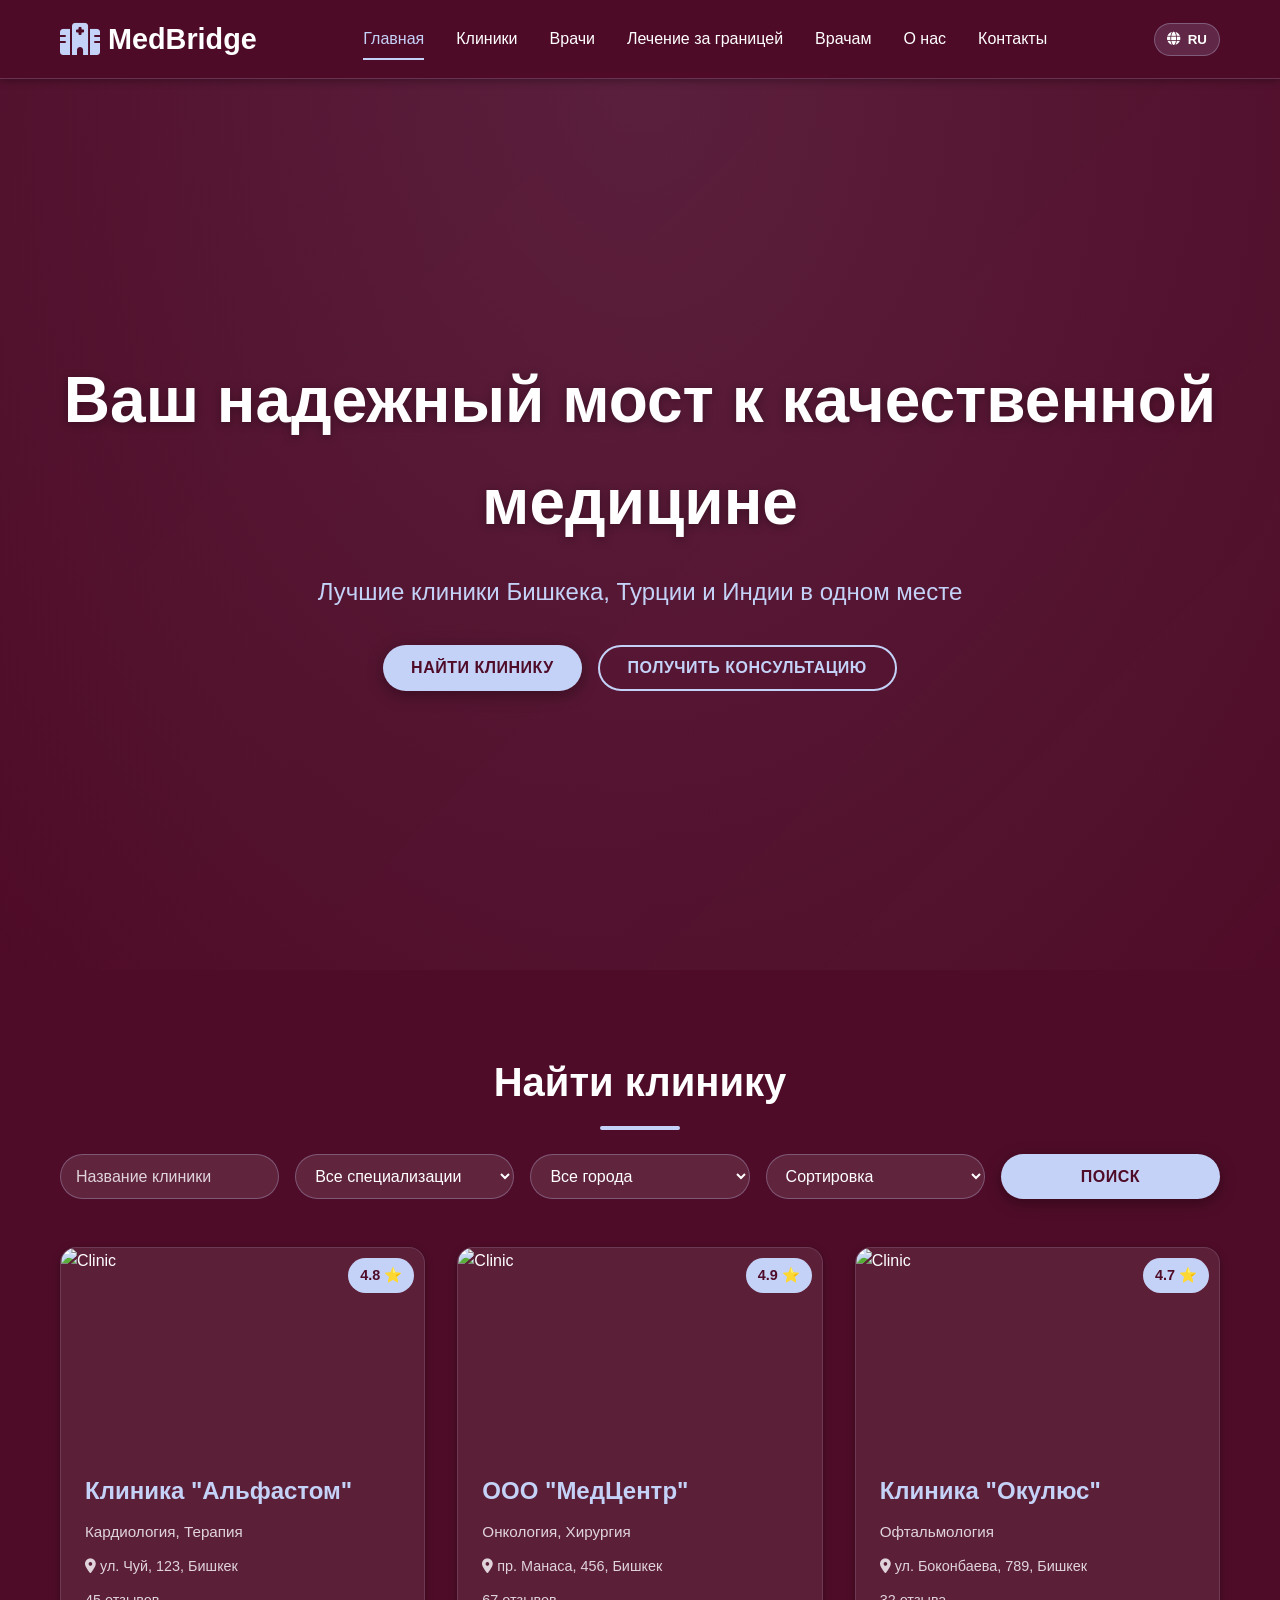
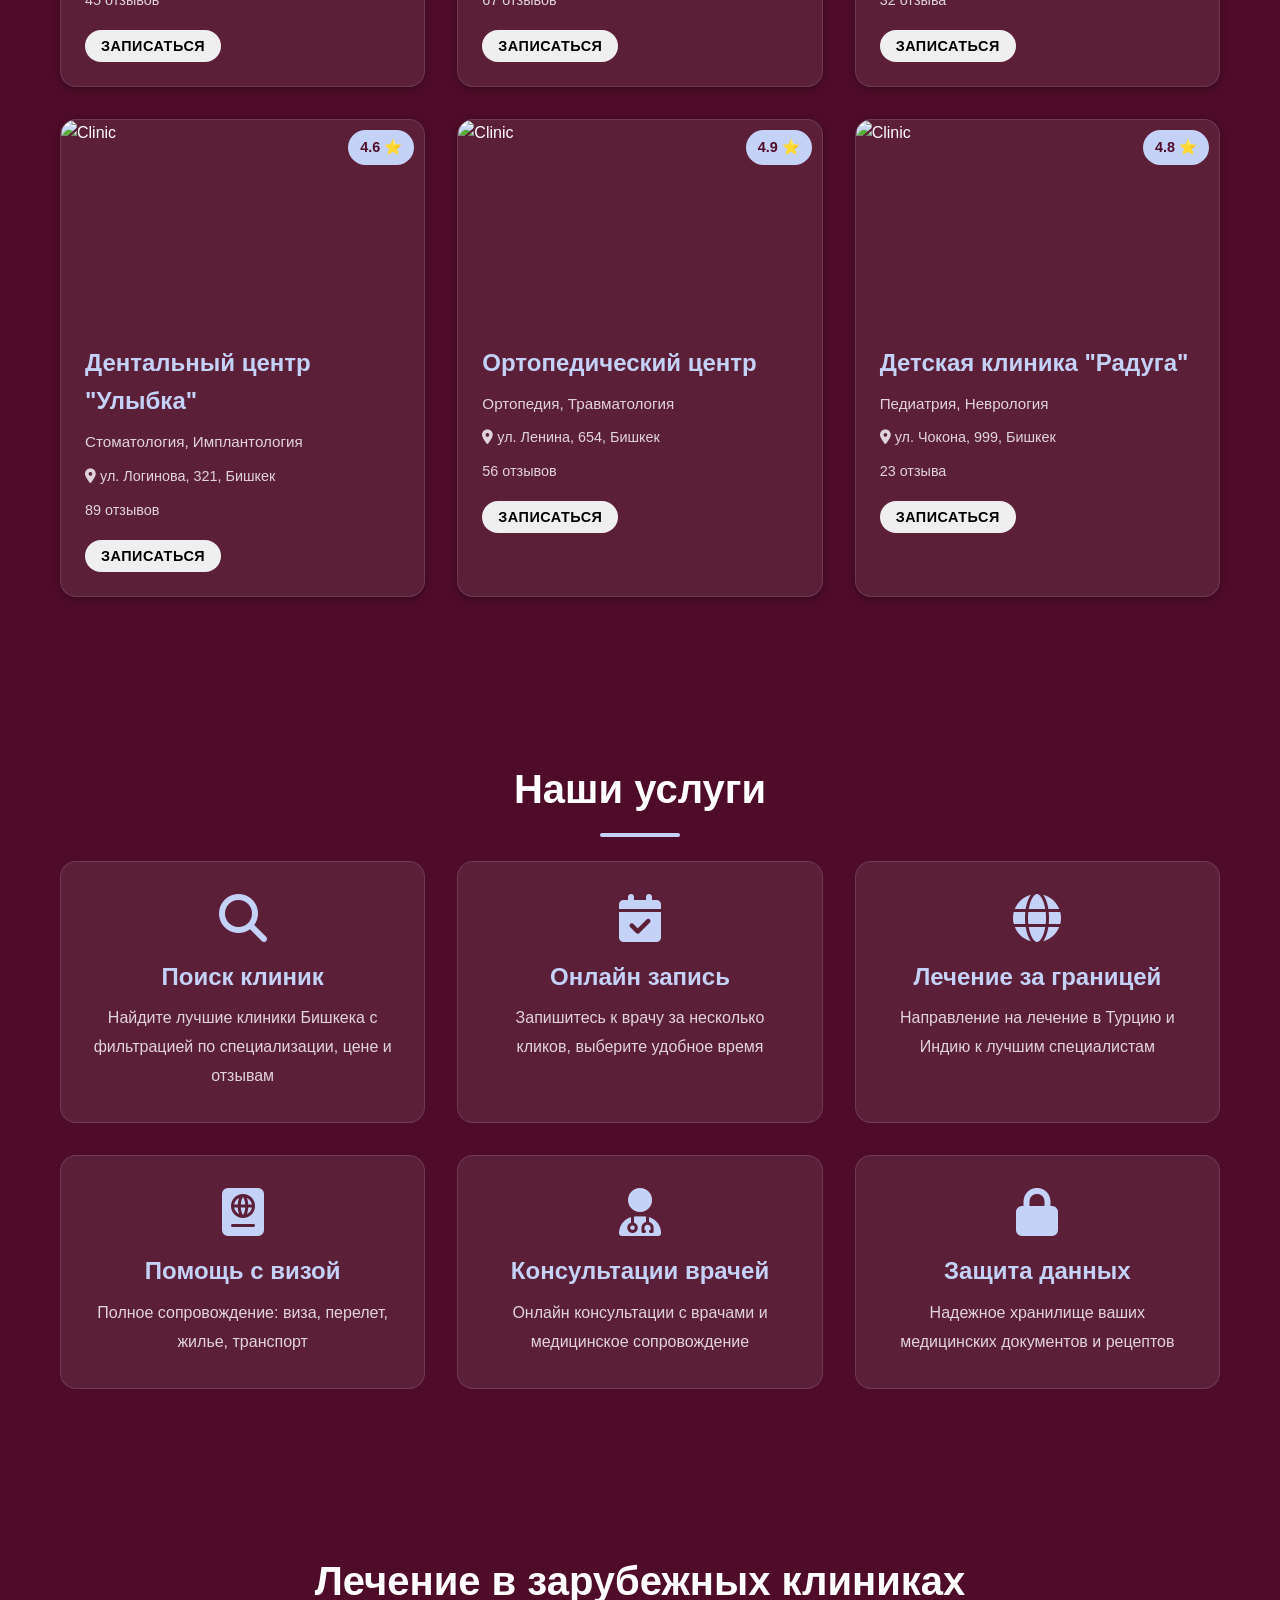
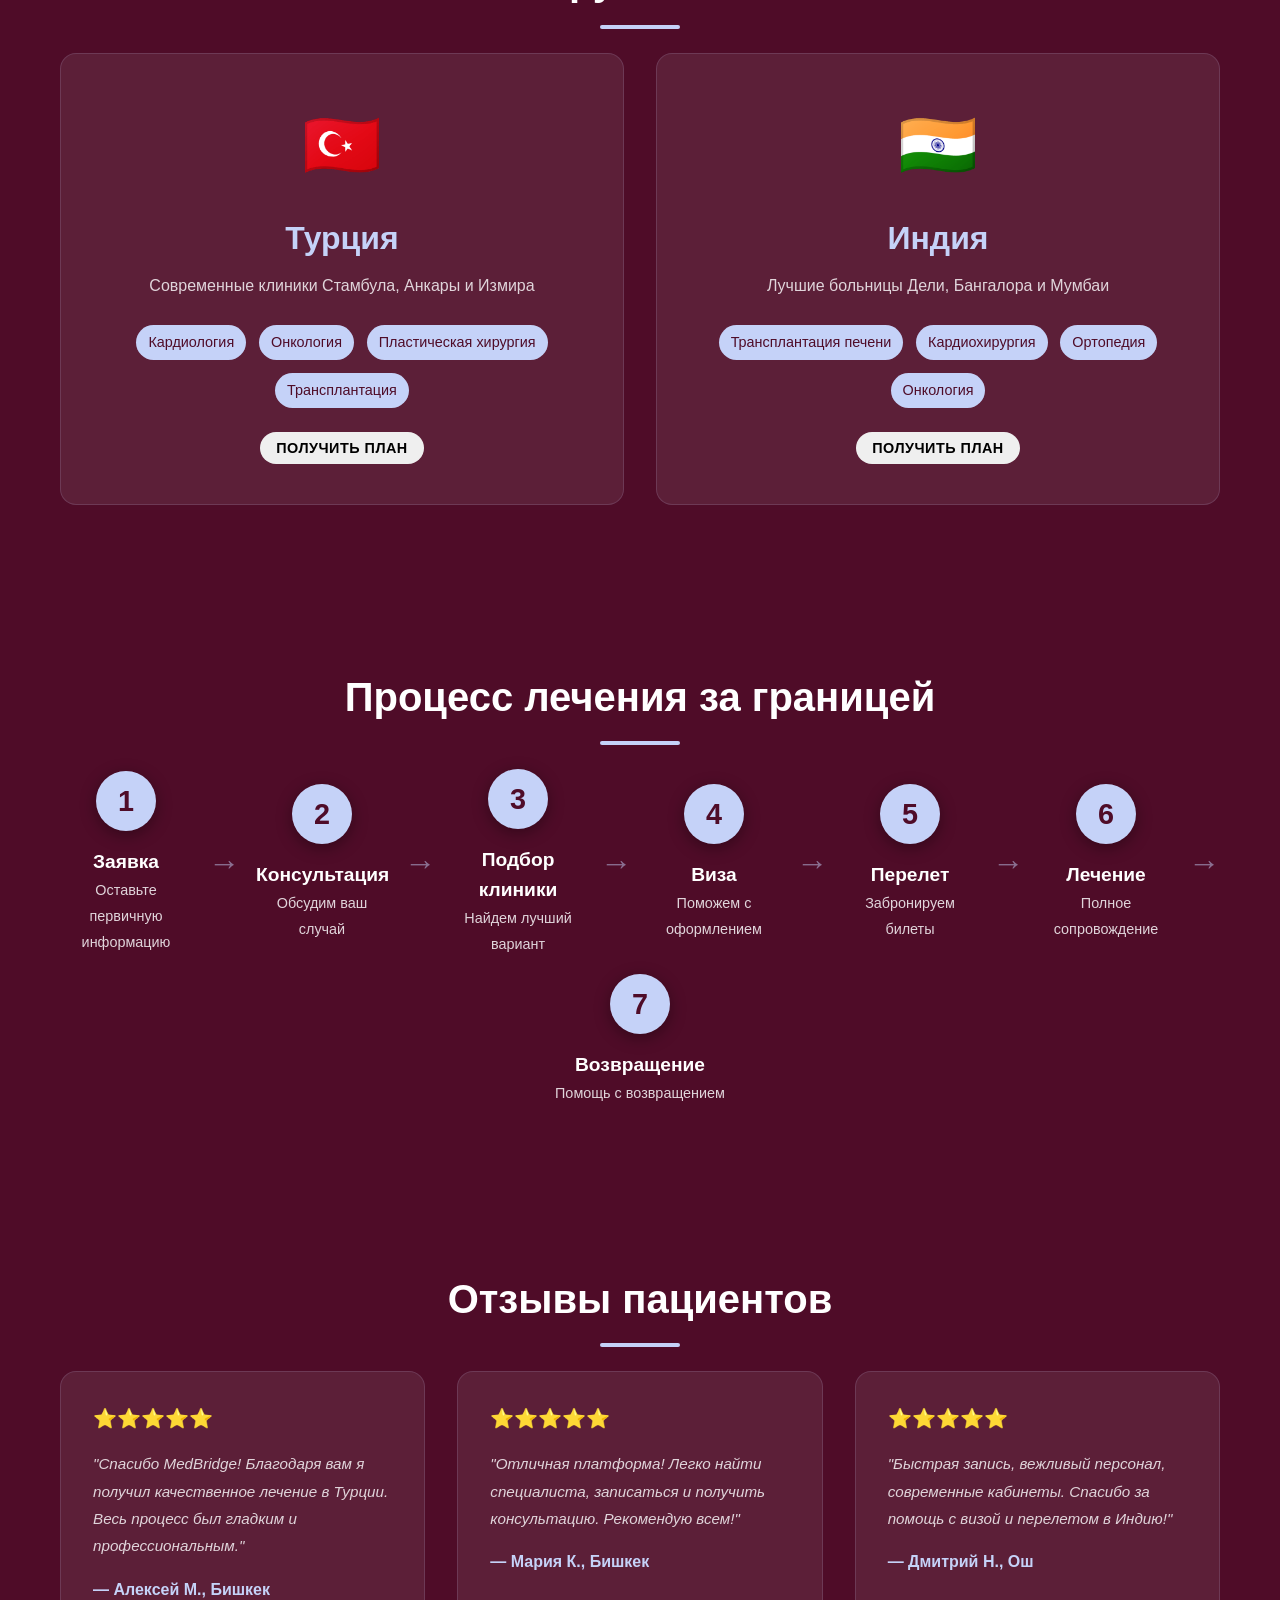
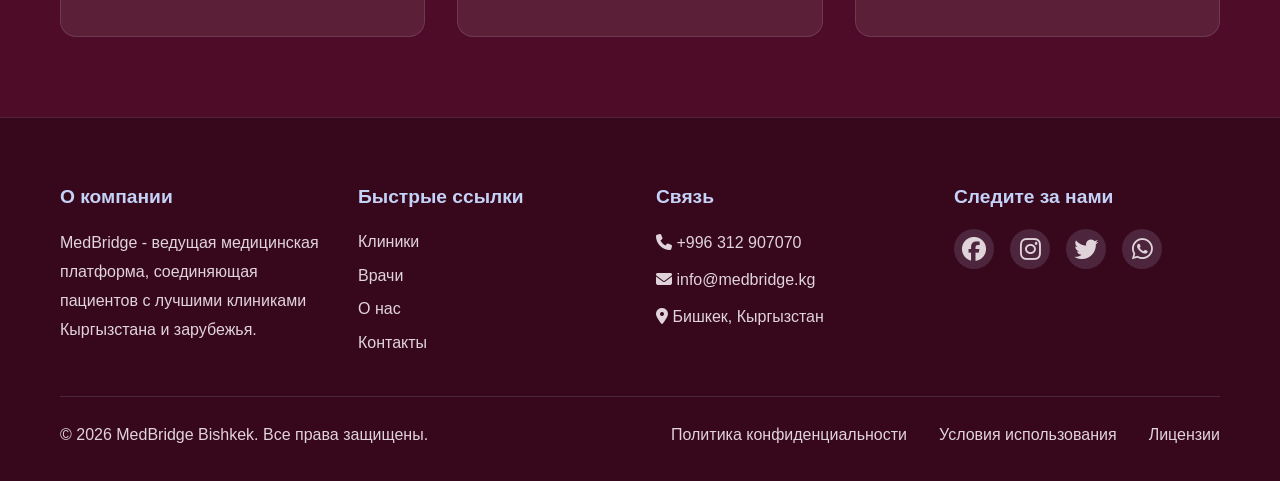
==== index.html @ 86320b7c "мои изменения" ====
<!DOCTYPE html>
<html lang="ru">
<head>
    <meta charset="UTF-8">
    <meta name="viewport" content="width=device-width, initial-scale=1.0">
    <title>MedBridge Bishkek - Медицинская платформа</title>
    <link rel="stylesheet" href="styles.css">
    <link rel="stylesheet" href="https://cdnjs.cloudflare.com/ajax/libs/font-awesome/6.4.0/css/all.min.css">
</head>
<body>
    <header class="header">
        <div class="container">
            <div class="header-content">
                <div class="logo">
                    <i class="fas fa-hospital"></i>
                    <span>MedBridge</span>
                </div>
                <nav class="nav-menu">
                    <a href="index.html" class="nav-link active">Главная</a>
                    <a href="clinics.html" class="nav-link">Клиники</a>
                    <a href="doctors.html" class="nav-link">Врачи</a>
                    <a href="abroad-treatment.html" class="nav-link">Лечение за границей</a>
                    <a href="doctors-section.html" class="nav-link">Врачам</a>
                    <a href="about-us.html" class="nav-link">О нас</a>
                    <a href="#" class="nav-link">Контакты</a>
                </nav>
                <div class="header-right">
                    <div class="language-selector">
                        <button class="lang-btn">
                            <i class="fas fa-globe"></i>
                            <span id="currentLang">РУ</span>
                        </button>
                        <div class="lang-menu">
                            <button class="lang-option" data-lang="ru">Русский</button>
                            <button class="lang-option" data-lang="ky">Кыргызский</button>
                            <button class="lang-option" data-lang="en">English</button>
                        </div>
                    </div>
                    <button class="burger-menu">
                        <span></span>
                        <span></span>
                        <span></span>
                    </button>
                </div>
            </div>
        </div>
    </header>

    <section class="hero">
        <div class="hero-content">
            <h1 class="hero-title">Ваш надежный мост к качественной медицине</h1>
            <p class="hero-subtitle">Лучшие клиники Бишкека, Турции и Индии в одном месте</p>
            <div class="hero-buttons">
                <button class="btn btn-primary" onclick="document.getElementById('clinics-search').scrollIntoView({behavior: 'smooth'})">Найти клинику</button>
                <button class="btn btn-secondary">Получить консультацию</button>
            </div>
        </div>
    </section>

    <section class="search-clinics" id="clinics-search">
        <div class="container">
            <h2>Найти клинику</h2>
            <div class="search-filters">
                <div class="filter-group">
                    <input type="text" placeholder="Название клиники" class="filter-input">
                </div>
                <div class="filter-group">
                    <select class="filter-select">
                        <option>Все специализации</option>
                        <option>Кардиология</option>
                        <option>Онкология</option>
                        <option>Стоматология</option>
                        <option>Офтальмология</option>
                        <option>Ортопедия</option>
                    </select>
                </div>
                <div class="filter-group">
                    <select class="filter-select">
                        <option>Все города</option>
                        <option>Бишкек</option>
                        <option>Ош</option>
                    </select>
                </div>
                <div class="filter-group">
                    <select class="filter-select">
                        <option>Сортировка</option>
                        <option>По рейтингу</option>
                        <option>По цене</option>
                        <option>Новые</option>
                    </select>
                </div>
                <button class="btn btn-primary">Поиск</button>
            </div>
            <div class="clinics-grid">
                <div class="clinic-card">
                    <div class="clinic-image">
                        <img src="https://via.placeholder.com/300x200?text=Clinic+1" alt="Clinic">
                        <span class="rating-badge">4.8 ⭐</span>
                    </div>
                    <div class="clinic-info">
                        <h3>Клиника "Альфастом"</h3>
                        <p class="specialty">Кардиология, Терапия</p>
                        <p class="location"><i class="fas fa-map-marker-alt"></i> ул. Чуй, 123, Бишкек</p>
                        <p class="rating-text">45 отзывов</p>
                        <button class="btn btn-small">Записаться</button>
                    </div>
                </div>
                <div class="clinic-card">
                    <div class="clinic-image">
                        <img src="https://via.placeholder.com/300x200?text=Clinic+2" alt="Clinic">
                        <span class="rating-badge">4.9 ⭐</span>
                    </div>
                    <div class="clinic-info">
                        <h3>ООО "МедЦентр"</h3>
                        <p class="specialty">Онкология, Хирургия</p>
                        <p class="location"><i class="fas fa-map-marker-alt"></i> пр. Манаса, 456, Бишкек</p>
                        <p class="rating-text">67 отзывов</p>
                        <button class="btn btn-small">Записаться</button>
                    </div>
                </div>
                <div class="clinic-card">
                    <div class="clinic-image">
                        <img src="https://via.placeholder.com/300x200?text=Clinic+3" alt="Clinic">
                        <span class="rating-badge">4.7 ⭐</span>
                    </div>
                    <div class="clinic-info">
                        <h3>Клиника "Окулюс"</h3>
                        <p class="specialty">Офтальмология</p>
                        <p class="location"><i class="fas fa-map-marker-alt"></i> ул. Боконбаева, 789, Бишкек</p>
                        <p class="rating-text">32 отзыва</p>
                        <button class="btn btn-small">Записаться</button>
                    </div>
                </div>
                <div class="clinic-card">
                    <div class="clinic-image">
                        <img src="https://via.placeholder.com/300x200?text=Clinic+4" alt="Clinic">
                        <span class="rating-badge">4.6 ⭐</span>
                    </div>
                    <div class="clinic-info">
                        <h3>Дентальный центр "Улыбка"</h3>
                        <p class="specialty">Стоматология, Имплантология</p>
                        <p class="location"><i class="fas fa-map-marker-alt"></i> ул. Логинова, 321, Бишкек</p>
                        <p class="rating-text">89 отзывов</p>
                        <button class="btn btn-small">Записаться</button>
                    </div>
                </div>
                <div class="clinic-card">
                    <div class="clinic-image">
                        <img src="https://via.placeholder.com/300x200?text=Clinic+5" alt="Clinic">
                        <span class="rating-badge">4.9 ⭐</span>
                    </div>
                    <div class="clinic-info">
                        <h3>Ортопедический центр</h3>
                        <p class="specialty">Ортопедия, Травматология</p>
                        <p class="location"><i class="fas fa-map-marker-alt"></i> ул. Ленина, 654, Бишкек</p>
                        <p class="rating-text">56 отзывов</p>
                        <button class="btn btn-small">Записаться</button>
                    </div>
                </div>
                <div class="clinic-card">
                    <div class="clinic-image">
                        <img src="https://via.placeholder.com/300x200?text=Clinic+6" alt="Clinic">
                        <span class="rating-badge">4.8 ⭐</span>
                    </div>
                    <div class="clinic-info">
                        <h3>Детская клиника "Радуга"</h3>
                        <p class="specialty">Педиатрия, Неврология</p>
                        <p class="location"><i class="fas fa-map-marker-alt"></i> ул. Чокона, 999, Бишкек</p>
                        <p class="rating-text">23 отзыва</p>
                        <button class="btn btn-small">Записаться</button>
                    </div>
                </div>
            </div>
        </div>
    </section>

    <section class="services">
        <div class="container">
            <h2>Наши услуги</h2>
            <div class="services-grid">
                <div class="service-card">
                    <i class="fas fa-search"></i>
                    <h3>Поиск клиник</h3>
                    <p>Найдите лучшие клиники Бишкека с фильтрацией по специализации, цене и отзывам</p>
                </div>
                <div class="service-card">
                    <i class="fas fa-calendar-check"></i>
                    <h3>Онлайн запись</h3>
                    <p>Запишитесь к врачу за несколько кликов, выберите удобное время</p>
                </div>
                <div class="service-card">
                    <i class="fas fa-globe"></i>
                    <h3>Лечение за границей</h3>
                    <p>Направление на лечение в Турцию и Индию к лучшим специалистам</p>
                </div>
                <div class="service-card">
                    <i class="fas fa-passport"></i>
                    <h3>Помощь с визой</h3>
                    <p>Полное сопровождение: виза, перелет, жилье, транспорт</p>
                </div>
                <div class="service-card">
                    <i class="fas fa-user-doctor"></i>
                    <h3>Консультации врачей</h3>
                    <p>Онлайн консультации с врачами и медицинское сопровождение</p>
                </div>
                <div class="service-card">
                    <i class="fas fa-lock"></i>
                    <h3>Защита данных</h3>
                    <p>Надежное хранилище ваших медицинских документов и рецептов</p>
                </div>
            </div>
        </div>
    </section>

    <section class="abroad-section">
        <div class="container">
            <h2>Лечение в зарубежных клиниках</h2>
            <div class="countries-grid">
                <div class="country-card">
                    <div class="country-flag">🇹🇷</div>
                    <h3>Турция</h3>
                    <p class="country-desc">Современные клиники Стамбула, Анкары и Измира</p>
                    <div class="specialties">
                        <span class="specialty-tag">Кардиология</span>
                        <span class="specialty-tag">Онкология</span>
                        <span class="specialty-tag">Пластическая хирургия</span>
                        <span class="specialty-tag">Трансплантация</span>
                    </div>
                    <button class="btn btn-small">Получить план</button>
                </div>
                <div class="country-card">
                    <div class="country-flag">🇮🇳</div>
                    <h3>Индия</h3>
                    <p class="country-desc">Лучшие больницы Дели, Бангалора и Мумбаи</p>
                    <div class="specialties">
                        <span class="specialty-tag">Трансплантация печени</span>
                        <span class="specialty-tag">Кардиохирургия</span>
                        <span class="specialty-tag">Ортопедия</span>
                        <span class="specialty-tag">Онкология</span>
                    </div>
                    <button class="btn btn-small">Получить план</button>
                </div>
            </div>
        </div>
    </section>

    <section class="treatment-process">
        <div class="container">
            <h2>Процесс лечения за границей</h2>
            <div class="process-steps">
                <div class="step"><div class="step-number">1</div><h4>Заявка</h4><p>Оставьте первичную информацию</p></div>
                <div class="step-arrow">→</div>
                <div class="step"><div class="step-number">2</div><h4>Консультация</h4><p>Обсудим ваш случай</p></div>
                <div class="step-arrow">→</div>
                <div class="step"><div class="step-number">3</div><h4>Подбор клиники</h4><p>Найдем лучший вариант</p></div>
                <div class="step-arrow">→</div>
                <div class="step"><div class="step-number">4</div><h4>Виза</h4><p>Поможем с оформлением</p></div>
                <div class="step-arrow">→</div>
                <div class="step"><div class="step-number">5</div><h4>Перелет</h4><p>Забронируем билеты</p></div>
                <div class="step-arrow">→</div>
                <div class="step"><div class="step-number">6</div><h4>Лечение</h4><p>Полное сопровождение</p></div>
                <div class="step-arrow">→</div>
                <div class="step"><div class="step-number">7</div><h4>Возвращение</h4><p>Помощь с возвращением</p></div>
            </div>
        </div>
    </section>

    <section class="reviews">
        <div class="container">
            <h2>Отзывы пациентов</h2>
            <div class="reviews-grid">
                <div class="review-card"><div class="review-rating">⭐⭐⭐⭐⭐</div><p class="review-text">"Спасибо MedBridge! Благодаря вам я получил качественное лечение в Турции. Весь процесс был гладким и профессиональным."</p><p class="review-author">— Алексей М., Бишкек</p></div>
                <div class="review-card"><div class="review-rating">⭐⭐⭐⭐⭐</div><p class="review-text">"Отличная платформа! Легко найти специалиста, записаться и получить консультацию. Рекомендую всем!"</p><p class="review-author">— Мария К., Бишкек</p></div>
                <div class="review-card"><div class="review-rating">⭐⭐⭐⭐⭐</div><p class="review-text">"Быстрая запись, вежливый персонал, современные кабинеты. Спасибо за помощь с визой и перелетом в Индию!"</p><p class="review-author">— Дмитрий Н., Ош</p></div>
            </div>
        </div>
    </section>

    <div id="appointmentModal" class="modal">
        <div class="modal-content">
            <span class="modal-close">&times;</span>
            <h2>Запись к врачу</h2>
            <form class="appointment-form">
                <input type="text" placeholder="Ваше имя" required>
                <input type="email" placeholder="Ваш email" required>
                <input type="tel" placeholder="Номер телефона" required>
                <select required><option>Выберите дату</option><option>2026-03-05</option><option>2026-03-06</option><option>2026-03-07</option></select>
                <select required><option>Выберите время</option><option>09:00</option><option>10:00</option><option>14:00</option><option>15:30</option></select>
                <textarea placeholder="Описание вашего состояния" rows="4"></textarea>
                <button type="submit" class="btn btn-primary">Записаться</button>
            </form>
        </div>
    </div>

    <footer class="footer">
        <div class="container">
            <div class="footer-grid">
                <div class="footer-section"><h4>О компании</h4><p>MedBridge - ведущая медицинская платформа, соединяющая пациентов с лучшими клиниками Кыргызстана и зарубежья.</p></div>
                <div class="footer-section"><h4>Быстрые ссылки</h4><ul><li><a href="#">Клиники</a></li><li><a href="#">Врачи</a></li><li><a href="#">О нас</a></li><li><a href="#">Контакты</a></li></ul></div>
                <div class="footer-section"><h4>Связь</h4><p><i class="fas fa-phone"></i> +996 312 907070</p><p><i class="fas fa-envelope"></i> info@medbridge.kg</p><p><i class="fas fa-map-marker-alt"></i> Бишкек, Кыргызстан</p></div>
                <div class="footer-section"><h4>Следите за нами</h4><div class="social-links"><a href="#"><i class="fab fa-facebook"></i></a><a href="#"><i class="fab fa-instagram"></i></a><a href="#"><i class="fab fa-twitter"></i></a><a href="#"><i class="fab fa-whatsapp"></i></a></div></div>
            </div>
            <div class="footer-bottom"><p>&copy; 2026 MedBridge Bishkek. Все права защищены.</p><div class="footer-links"><a href="#">Политика конфиденциальности</a><a href="#">Условия использования</a><a href="#">Лицензии</a></div></div>
        </div>
    </footer>

    <script src="script.js"></script>
</body>
</html>
---- styles.css ----
/* ================================
   ПЕРЕМЕННЫЕ И БАЗОВЫЕ СТИЛИ
   ================================ */

:root {
    --primary-color: #4F0C28;    /* Dark Plum - основной фон */
    --secondary-color: #C5D2F8;   /* Periwinkle - для акцентов */
    --accent-color: #C5D2F8;
    
    --light-bg: #4F0C28;
    --dark-text: #FFFFFF;
    --gray-text: #E0D4DA;
    --white-text: #FFFFFF;
    
    --glass-bg: rgba(79, 12, 40, 0.95);
    --glass-border: rgba(197, 210, 248, 0.2);
    
    --shadow-sm: 0 2px 8px rgba(0, 0, 0, 0.3);
    --shadow-md: 0 4px 16px rgba(0, 0, 0, 0.35);
    --shadow-lg: 0 8px 30px rgba(0, 0, 0, 0.4);
    --shadow-hover: 0 15px 45px rgba(0, 0, 0, 0.45);
    
    --transition: all 0.3s cubic-bezier(0.4, 0, 0.2, 1);
    --border-radius: 12px;
}

* {
    margin: 0;
    padding: 0;
    box-sizing: border-box;
}

html {
    scroll-behavior: smooth;
}

body {
    font-family: 'Segoe UI', Tahoma, Geneva, Verdana, sans-serif;
    line-height: 1.6;
    color: var(--white-text);
    background-color: #4F0C28;
    overflow-x: hidden;
}

.container {
    max-width: 1200px;
    margin: 0 auto;
    padding: 0 20px;
}

/* ================================
   ЗАГОЛОВКИ И ТИПОГРАФИЯ
   ================================ */

h1 {
    font-size: 3.5rem;
    font-weight: 700;
    margin-bottom: 1rem;
    color: var(--white-text);
}

h2 {
    font-size: 2.5rem;
    font-weight: 700;
    color: var(--white-text);
    margin-bottom: 1.5rem;
    text-align: center;
    position: relative;
    padding-bottom: 1rem;
}

h2::after {
    content: '';
    position: absolute;
    bottom: 0;
    left: 50%;
    transform: translateX(-50%);
    width: 80px;
    height: 4px;
    background: var(--secondary-color);
    border-radius: 2px;
}

h3 {
    font-size: 1.5rem;
    font-weight: 600;
    color: var(--secondary-color);
    margin-bottom: 0.5rem;
}

h4 {
    font-size: 1.2rem;
    font-weight: 600;
    color: var(--white-text);
}

p {
    font-size: 1rem;
    line-height: 1.8;
    color: var(--gray-text);
}

/* ================================
   КНОПКИ
   ================================ */

.btn {
    padding: 12px 28px;
    border: none;
    border-radius: 50px;
    font-size: 1rem;
    font-weight: 600;
    cursor: pointer;
    transition: var(--transition);
    position: relative;
    overflow: hidden;
    text-transform: uppercase;
    letter-spacing: 0.5px;
}

.btn::before {
    content: '';
    position: absolute;
    top: 50%;
    left: 50%;
    width: 0;
    height: 0;
    border-radius: 50%;
    background: rgba(255, 255, 255, 0.3);
    transform: translate(-50%, -50%);
    transition: width 0.6s, height 0.6s;
    pointer-events: none;
}

.btn:active::before {
    width: 300px;
    height: 300px;
}

.btn-primary {
    background: var(--secondary-color);
    color: var(--primary-color);
    box-shadow: var(--shadow-md);
}

.btn-primary:hover {
    transform: translateY(-3px);
    box-shadow: var(--shadow-lg);
    background: #D5E0FA;
}

.btn-secondary {
    background: transparent;
    color: var(--secondary-color);
    border: 2px solid var(--secondary-color);
}

.btn-secondary:hover {
    background: var(--secondary-color);
    color: var(--primary-color);
    transform: translateY(-3px);
}

.btn-small {
    padding: 8px 16px;
    font-size: 0.9rem;
}

/* ================================
   HEADER И НАВИГАЦИЯ
   ================================ */

.header {
    position: fixed;
    top: 0;
    left: 0;
    right: 0;
    background: rgba(79, 12, 40, 0.98);
    backdrop-filter: blur(10px);
    z-index: 1000;
    box-shadow: var(--shadow-sm);
    border-bottom: 1px solid rgba(197, 210, 248, 0.2);
    animation: slideDown 0.5s ease-out;
}

@keyframes slideDown {
    from {
        transform: translateY(-100%);
        opacity: 0;
    }
    to {
        transform: translateY(0);
        opacity: 1;
    }
}

.header-content {
    display: flex;
    justify-content: space-between;
    align-items: center;
    padding: 1rem 0;
}

.logo {
    display: flex;
    align-items: center;
    gap: 0.5rem;
    font-size: 1.8rem;
    font-weight: 700;
    color: var(--white-text);
    cursor: pointer;
    transition: var(--transition);
}

.logo:hover {
    transform: scale(1.05);
}

.logo i {
    font-size: 2rem;
    color: var(--secondary-color);
}

.nav-menu {
    display: flex;
    gap: 2rem;
    flex: 1;
    justify-content: center;
}

.nav-link {
    text-decoration: none;
    color: var(--white-text);
    font-weight: 500;
    position: relative;
    transition: var(--transition);
    padding: 0.5rem 0;
}

.nav-link::after {
    content: '';
    position: absolute;
    bottom: 0;
    left: 0;
    width: 0;
    height: 2px;
    background: var(--secondary-color);
    transition: width 0.3s ease;
}

.nav-link:hover {
    color: var(--secondary-color);
}

.nav-link:hover::after,
.nav-link.active::after {
    width: 100%;
}

.nav-link.active {
    color: var(--secondary-color);
}

.header-right {
    display: flex;
    align-items: center;
    gap: 1.5rem;
}

/* ================================
   ЯЗЫКОВОЙ СЕЛЕКТОР
   ================================ */

.language-selector {
    position: relative;
}

.lang-btn {
    background: rgba(197, 210, 248, 0.15);
    border: 1px solid rgba(197, 210, 248, 0.3);
    padding: 8px 12px;
    border-radius: 50px;
    cursor: pointer;
    display: flex;
    align-items: center;
    gap: 0.5rem;
    font-weight: 600;
    color: var(--white-text);
    transition: var(--transition);
}

.lang-btn:hover {
    background: var(--secondary-color);
    color: var(--primary-color);
}

.lang-menu {
    position: absolute;
    top: 120%;
    right: 0;
    background: var(--primary-color);
    border-radius: 12px;
    box-shadow: var(--shadow-lg);
    overflow: hidden;
    min-width: 150px;
    opacity: 0;
    visibility: hidden;
    transform: translateY(-10px);
    transition: var(--transition);
    z-index: 2000;
    border: 1px solid rgba(197, 210, 248, 0.3);
}

.language-selector:hover .lang-menu {
    opacity: 1;
    visibility: visible;
    transform: translateY(0);
}

.lang-option {
    display: block;
    width: 100%;
    padding: 10px 15px;
    border: none;
    background: none;
    cursor: pointer;
    text-align: left;
    transition: var(--transition);
    color: var(--white-text);
}

.lang-option:hover {
    background: rgba(197, 210, 248, 0.2);
    color: var(--secondary-color);
}

/* ================================
   БУРГЕР МЕНЮ
   ================================ */

.burger-menu {
    display: none;
    flex-direction: column;
    background: none;
    border: none;
    cursor: pointer;
    gap: 5px;
}

.burger-menu span {
    width: 25px;
    height: 3px;
    background: var(--white-text);
    border-radius: 3px;
    transition: var(--transition);
}

/* ================================
   HERO SECTION
   ================================ */

.hero {
    height: 100vh;
    background: linear-gradient(135deg, 
        rgba(79, 12, 40, 0.95) 0%, 
        rgba(79, 12, 40, 0.9) 100%), 
    url('https://via.placeholder.com/1920x1080?text=Medical+Clinic') center/cover;
    display: flex;
    align-items: center;
    justify-content: center;
    text-align: center;
    margin-top: 70px;
    position: relative;
}

.hero::before {
    content: '';
    position: absolute;
    top: 0;
    left: 0;
    right: 0;
    bottom: 0;
    background: radial-gradient(ellipse at top, rgba(197, 210, 248, 0.1), transparent);
}

.hero-content {
    position: relative;
    z-index: 1;
    animation: fadeInUp 0.8s ease-out;
}

@keyframes fadeInUp {
    from {
        opacity: 0;
        transform: translateY(30px);
    }
    to {
        opacity: 1;
        transform: translateY(0);
    }
}

.hero-title {
    font-size: 4rem;
    font-weight: 800;
    color: var(--white-text);
    margin-bottom: 1rem;
    text-shadow: 0 2px 10px rgba(0, 0, 0, 0.3);
}

.hero-subtitle {
    font-size: 1.5rem;
    color: var(--secondary-color);
    margin-bottom: 2rem;
}

.hero-buttons {
    display: flex;
    gap: 1rem;
    justify-content: center;
}

/* ================================
   СЕКЦИИ
   ================================ */

section {
    padding: 5rem 0;
}

/* ================================
   ПОИСК КЛИНИК
   ================================ */

.search-clinics {
    background: var(--primary-color);
}

.search-filters {
    display: grid;
    grid-template-columns: repeat(auto-fit, minmax(200px, 1fr));
    gap: 1rem;
    margin-bottom: 3rem;
}

.filter-group {
    display: flex;
}

.filter-input,
.filter-select {
    width: 100%;
    padding: 12px 15px;
    border: 1px solid rgba(197, 210, 248, 0.3);
    border-radius: 50px;
    font-size: 1rem;
    transition: var(--transition);
    background: rgba(255, 255, 255, 0.1);
    color: var(--white-text);
}

.filter-input::placeholder {
    color: var(--gray-text);
}

.filter-input:focus,
.filter-select:focus {
    outline: none;
    border-color: var(--secondary-color);
    background: rgba(255, 255, 255, 0.15);
}

.filter-select option {
    background: var(--primary-color);
    color: var(--white-text);
}

.clinics-grid {
    display: grid;
    grid-template-columns: repeat(auto-fill, minmax(300px, 1fr));
    gap: 2rem;
}

/* ================================
   КАРТОЧКИ КЛИНИК
   ================================ */

.clinic-card {
    background: rgba(255, 255, 255, 0.08);
    border-radius: 16px;
    overflow: hidden;
    cursor: pointer;
    transition: var(--transition);
    animation: fadeIn 0.6s ease-out;
    box-shadow: var(--shadow-sm);
    border: 1px solid rgba(197, 210, 248, 0.15);
}

.clinic-card::before {
    content: '';
    position: absolute;
    top: 0;
    left: 0;
    right: 0;
    height: 4px;
    background: var(--secondary-color);
    opacity: 0;
    transition: var(--transition);
}

.clinic-card:hover::before {
    opacity: 1;
}

@keyframes fadeIn {
    from {
        opacity: 0;
        transform: translateY(20px);
    }
    to {
        opacity: 1;
        transform: translateY(0);
    }
}

.clinic-card:hover {
    transform: translateY(-10px);
    box-shadow: var(--shadow-hover);
    background: rgba(255, 255, 255, 0.12);
}

.clinic-image {
    position: relative;
    overflow: hidden;
    height: 200px;
}

.clinic-image img {
    width: 100%;
    height: 100%;
    object-fit: cover;
    transition: var(--transition);
}

.clinic-card:hover .clinic-image img {
    transform: scale(1.1);
}

.rating-badge {
    position: absolute;
    top: 10px;
    right: 10px;
    background: var(--secondary-color);
    color: var(--primary-color);
    padding: 6px 12px;
    border-radius: 50px;
    font-weight: 600;
    font-size: 0.9rem;
}

.clinic-info {
    padding: 1.5rem;
}

.specialty {
    color: var(--gray-text);
    font-size: 0.95rem;
    margin-bottom: 0.5rem;
}

.location {
    color: var(--gray-text);
    font-size: 0.9rem;
    margin-bottom: 0.5rem;
}

.rating-text {
    color: var(--gray-text);
    font-size: 0.9rem;
    margin-bottom: 1rem;
}

.clinic-details p {
    color: var(--gray-text);
}

/* ================================
   УСЛУГИ
   ================================ */

.services {
    background: var(--primary-color);
}

.services-grid {
    display: grid;
    grid-template-columns: repeat(auto-fit, minmax(300px, 1fr));
    gap: 2rem;
}

.service-card {
    background: rgba(255, 255, 255, 0.08);
    padding: 2rem;
    border-radius: 16px;
    text-align: center;
    transition: var(--transition);
    border: 1px solid rgba(197, 210, 248, 0.15);
}

.service-card:hover {
    transform: translateY(-10px);
    box-shadow: var(--shadow-hover);
    background: rgba(255, 255, 255, 0.12);
}

.service-card i {
    font-size: 3rem;
    color: var(--secondary-color);
    margin-bottom: 1rem;
    display: block;
}

.service-card:hover i {
    transform: scale(1.2) rotate(10deg);
}

.service-card p {
    color: var(--gray-text);
}

/* ================================
   ЛЕЧЕНИЕ ЗА ГРАНИЦЕЙ
   ================================ */

.abroad-section {
    background: var(--primary-color);
}

.countries-grid {
    display: grid;
    grid-template-columns: repeat(auto-fit, minmax(350px, 1fr));
    gap: 2rem;
}

.country-card {
    background: rgba(255, 255, 255, 0.08);
    padding: 2.5rem;
    border-radius: 16px;
    text-align: center;
    transition: var(--transition);
    border: 1px solid rgba(197, 210, 248, 0.15);
}

.country-card:hover {
    transform: translateY(-15px);
    box-shadow: var(--shadow-hover);
    background: rgba(255, 255, 255, 0.12);
}

.country-flag {
    font-size: 4rem;
    margin-bottom: 1rem;
    display: inline-block;
}

.country-card h3 {
    font-size: 2rem;
    margin-bottom: 0.5rem;
}

.country-desc {
    color: var(--gray-text);
    margin-bottom: 1.5rem;
}

.specialties {
    display: flex;
    flex-wrap: wrap;
    gap: 0.8rem;
    justify-content: center;
    margin-bottom: 1.5rem;
}

.specialty-tag {
    background: var(--secondary-color);
    color: var(--primary-color);
    padding: 6px 12px;
    border-radius: 50px;
    font-size: 0.9rem;
    font-weight: 500;
    transition: var(--transition);
}

.specialty-tag:hover {
    transform: scale(1.05);
}

/* ================================
   ПРОЦЕСС ЛЕЧЕНИЯ
   ================================ */

.treatment-process {
    background: var(--primary-color);
}

.process-steps {
    display: flex;
    justify-content: space-between;
    align-items: center;
    flex-wrap: wrap;
    gap: 1rem;
}

.step {
    flex: 1;
    min-width: 120px;
    text-align: center;
}

.step-number {
    width: 60px;
    height: 60px;
    background: var(--secondary-color);
    color: var(--primary-color);
    border-radius: 50%;
    display: flex;
    align-items: center;
    justify-content: center;
    font-size: 1.8rem;
    font-weight: 700;
    margin: 0 auto 1rem;
    box-shadow: var(--shadow-md);
    transition: var(--transition);
}

.step:hover .step-number {
    transform: scale(1.1) rotate(360deg);
}

.step p {
    font-size: 0.9rem;
    color: var(--gray-text);
}

.step-arrow {
    color: var(--secondary-color);
    font-size: 2rem;
    opacity: 0.5;
}

/* ================================
   ОТЗЫВЫ
   ================================ */

.reviews {
    background: var(--primary-color);
}

.reviews-grid {
    display: grid;
    grid-template-columns: repeat(auto-fit, minmax(300px, 1fr));
    gap: 2rem;
}

.review-card {
    background: rgba(255, 255, 255, 0.08);
    padding: 2rem;
    border-radius: 16px;
    transition: var(--transition);
    border: 1px solid rgba(197, 210, 248, 0.15);
}

.review-card:hover {
    transform: translateY(-10px);
    box-shadow: var(--shadow-hover);
    background: rgba(255, 255, 255, 0.12);
}

.review-rating {
    font-size: 1.2rem;
    margin-bottom: 1rem;
    color: var(--secondary-color);
}

.review-text {
    font-size: 0.95rem;
    font-style: italic;
    margin-bottom: 1rem;
    color: var(--gray-text);
}

.review-author {
    font-weight: 600;
    color: var(--secondary-color);
}

/* ================================
   МОДАЛЬНОЕ ОКНО
   ================================ */

.modal {
    display: none;
    position: fixed;
    z-index: 2000;
    left: 0;
    top: 0;
    width: 100%;
    height: 100%;
    background-color: rgba(79, 12, 40, 0.9);
    backdrop-filter: blur(5px);
}

.modal-content {
    background: var(--primary-color);
    margin: 5% auto;
    padding: 2.5rem;
    border-radius: 24px;
    width: 90%;
    max-width: 500px;
    box-shadow: var(--shadow-lg);
    border: 1px solid rgba(197, 210, 248, 0.3);
}

.modal-close {
    color: var(--gray-text);
    float: right;
    font-size: 2rem;
    font-weight: bold;
    cursor: pointer;
}

.modal-close:hover {
    color: var(--secondary-color);
}

.appointment-form {
    display: flex;
    flex-direction: column;
    gap: 1rem;
    margin-top: 1.5rem;
}

.appointment-form input,
.appointment-form select,
.appointment-form textarea {
    padding: 12px 15px;
    border: 1px solid rgba(197, 210, 248, 0.3);
    border-radius: 50px;
    font-size: 1rem;
    background: rgba(255, 255, 255, 0.1);
    color: var(--white-text);
}

.appointment-form input::placeholder,
.appointment-form textarea::placeholder {
    color: var(--gray-text);
}

.appointment-form input:focus,
.appointment-form select:focus,
.appointment-form textarea:focus {
    outline: none;
    border-color: var(--secondary-color);
}

/* ================================
   FOOTER
   ================================ */

.footer {
    background: rgba(0, 0, 0, 0.3);
    padding: 4rem 0 2rem;
    border-top: 1px solid rgba(197, 210, 248, 0.15);
}

.footer-grid {
    display: grid;
    grid-template-columns: repeat(auto-fit, minmax(250px, 1fr));
    gap: 2rem;
    margin-bottom: 2rem;
}

.footer-section h4 {
    color: var(--secondary-color);
    margin-bottom: 1rem;
}

.footer-section p {
    color: var(--gray-text);
    margin-bottom: 0.5rem;
}

.footer-section a {
    color: var(--gray-text);
    text-decoration: none;
    transition: var(--transition);
}

.footer-section a:hover {
    color: var(--secondary-color);
}

.footer-section ul {
    list-style: none;
}

.footer-section ul li {
    margin-bottom: 0.5rem;
}

.social-links {
    display: flex;
    gap: 1rem;
    font-size: 1.5rem;
}

.social-links a {
    display: inline-flex;
    align-items: center;
    justify-content: center;
    width: 40px;
    height: 40px;
    background: rgba(197, 210, 248, 0.15);
    border-radius: 50%;
    transition: var(--transition);
}

.social-links a:hover {
    background: var(--secondary-color);
    color: var(--primary-color);
    transform: translateY(-5px);
}

.footer-bottom {
    border-top: 1px solid rgba(197, 210, 248, 0.15);
    padding-top: 1.5rem;
    display: flex;
    justify-content: space-between;
    align-items: center;
    flex-wrap: wrap;
    gap: 1rem;
}

.footer-links {
    display: flex;
    gap: 2rem;
}

.footer-links a {
    color: var(--gray-text);
    text-decoration: none;
}

.footer-links a:hover {
    color: var(--secondary-color);
}

/* ================================
   АДАПТИВНЫЙ ДИЗАЙН
   ================================ */

@media (max-width: 768px) {
    h1 { font-size: 2.5rem; }
    h2 { font-size: 2rem; }
    .nav-menu { display: none; }
    .burger-menu { display: flex; }
    .hero-title { font-size: 2rem; }
    .hero-subtitle { font-size: 1.1rem; }
    .hero-buttons { flex-direction: column; }
    .search-filters { grid-template-columns: 1fr; }
    .clinics-grid { grid-template-columns: 1fr; }
    .process-steps { flex-direction: column; }
    .step-arrow { display: none; }
    .footer-bottom { flex-direction: column; text-align: center; }
    .footer-links { flex-direction: column; gap: 0.5rem; }
}

@media (max-width: 480px) {
    h1 { font-size: 1.8rem; }
    h2 { font-size: 1.5rem; }
    .hero-title { font-size: 1.5rem; }
    .hero-subtitle { font-size: 1rem; }
    .btn { padding: 10px 20px; font-size: 0.9rem; }
    section { padding: 3rem 0; }
}

/* ================================
   УТИЛИТЫ
   ================================ */

.consult-toast {
    position: fixed;
    bottom: 30px;
    right: 30px;
    background: var(--secondary-color);
    color: var(--primary-color);
    padding: 16px 24px;
    border-radius: 50px;
    font-weight: 500;
    box-shadow: var(--shadow-lg);
    opacity: 0;
    transform: translateY(40px);
    transition: all .4s ease;
    z-index: 9999;
}

.consult-toast.show {
    opacity: 1;
    transform: translateY(0);
}

@keyframes slideInRight {
    from { transform: translateX(400px); opacity: 0; }
    to { transform: translateX(0); opacity: 1; }
}

@keyframes slideOutRight {
    from { transform: translateX(0); opacity: 1; }
    to { transform: translateX(400px); opacity: 0; }
}
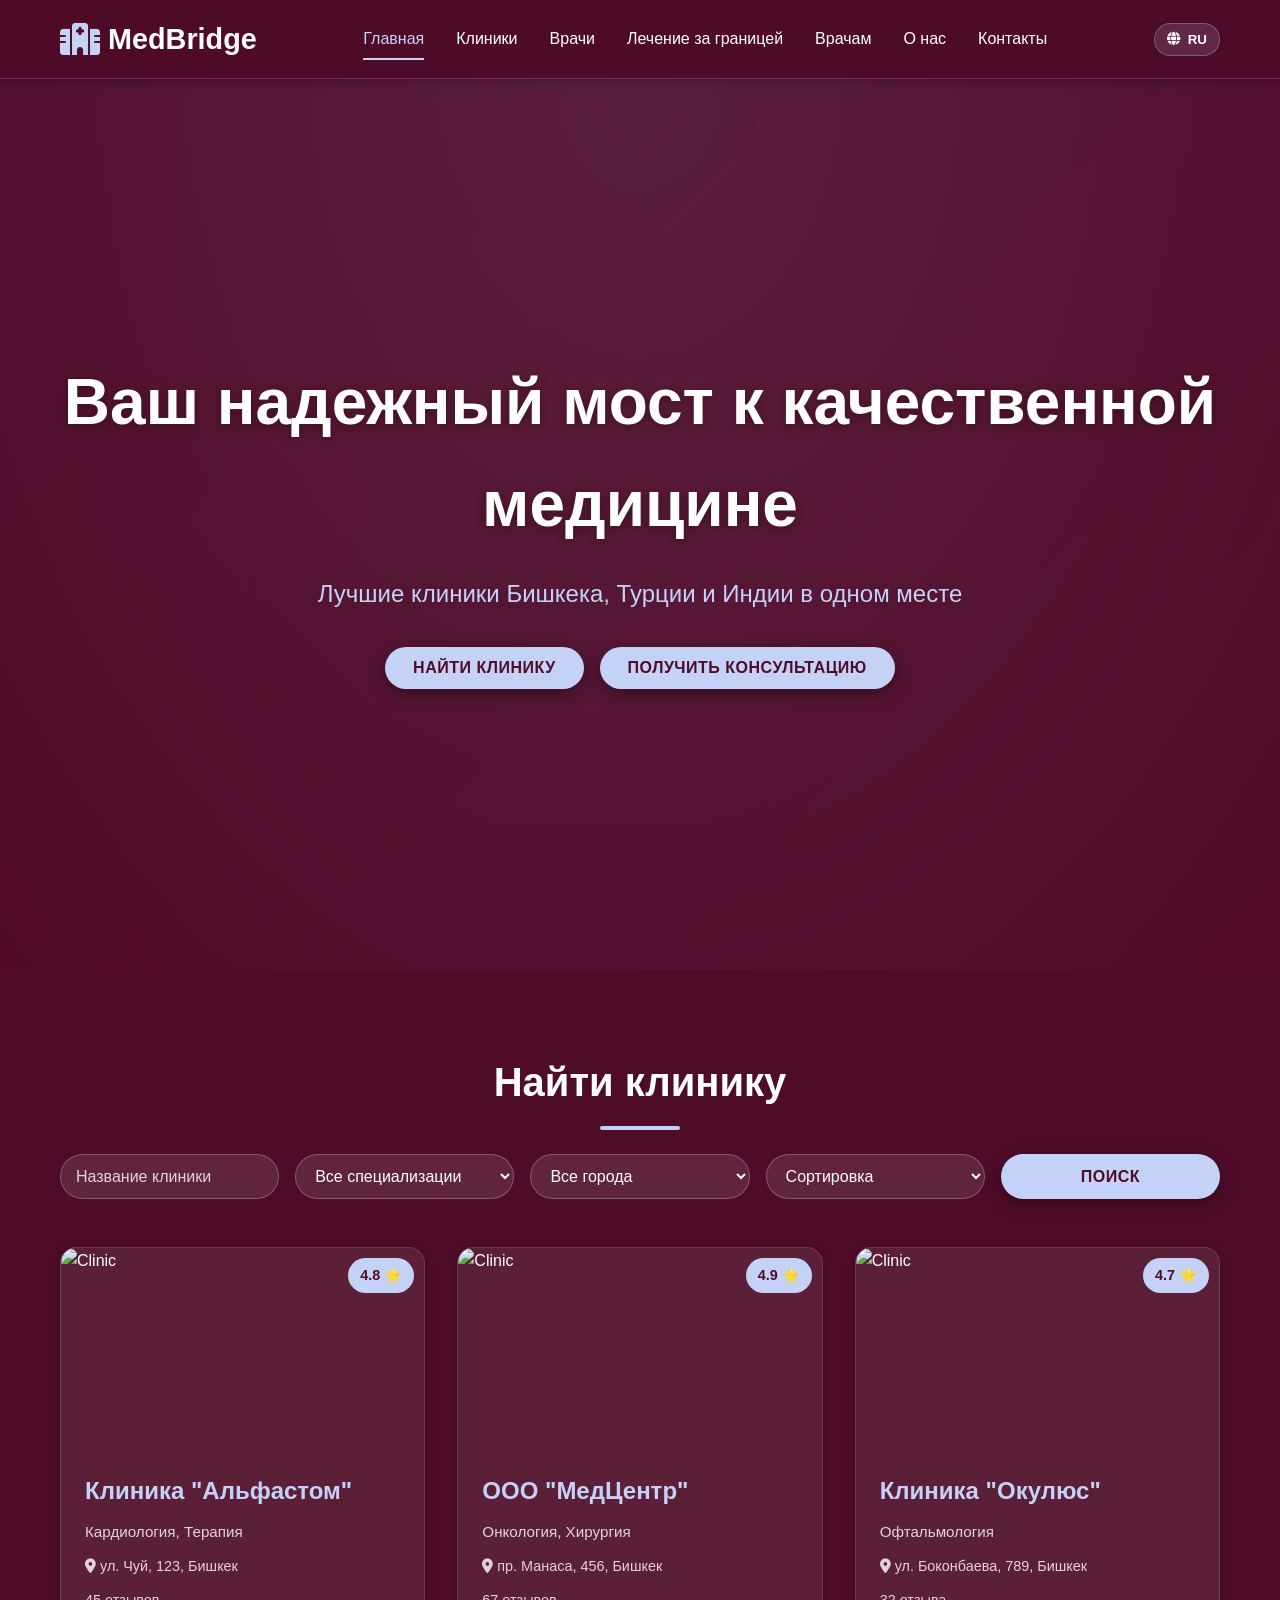
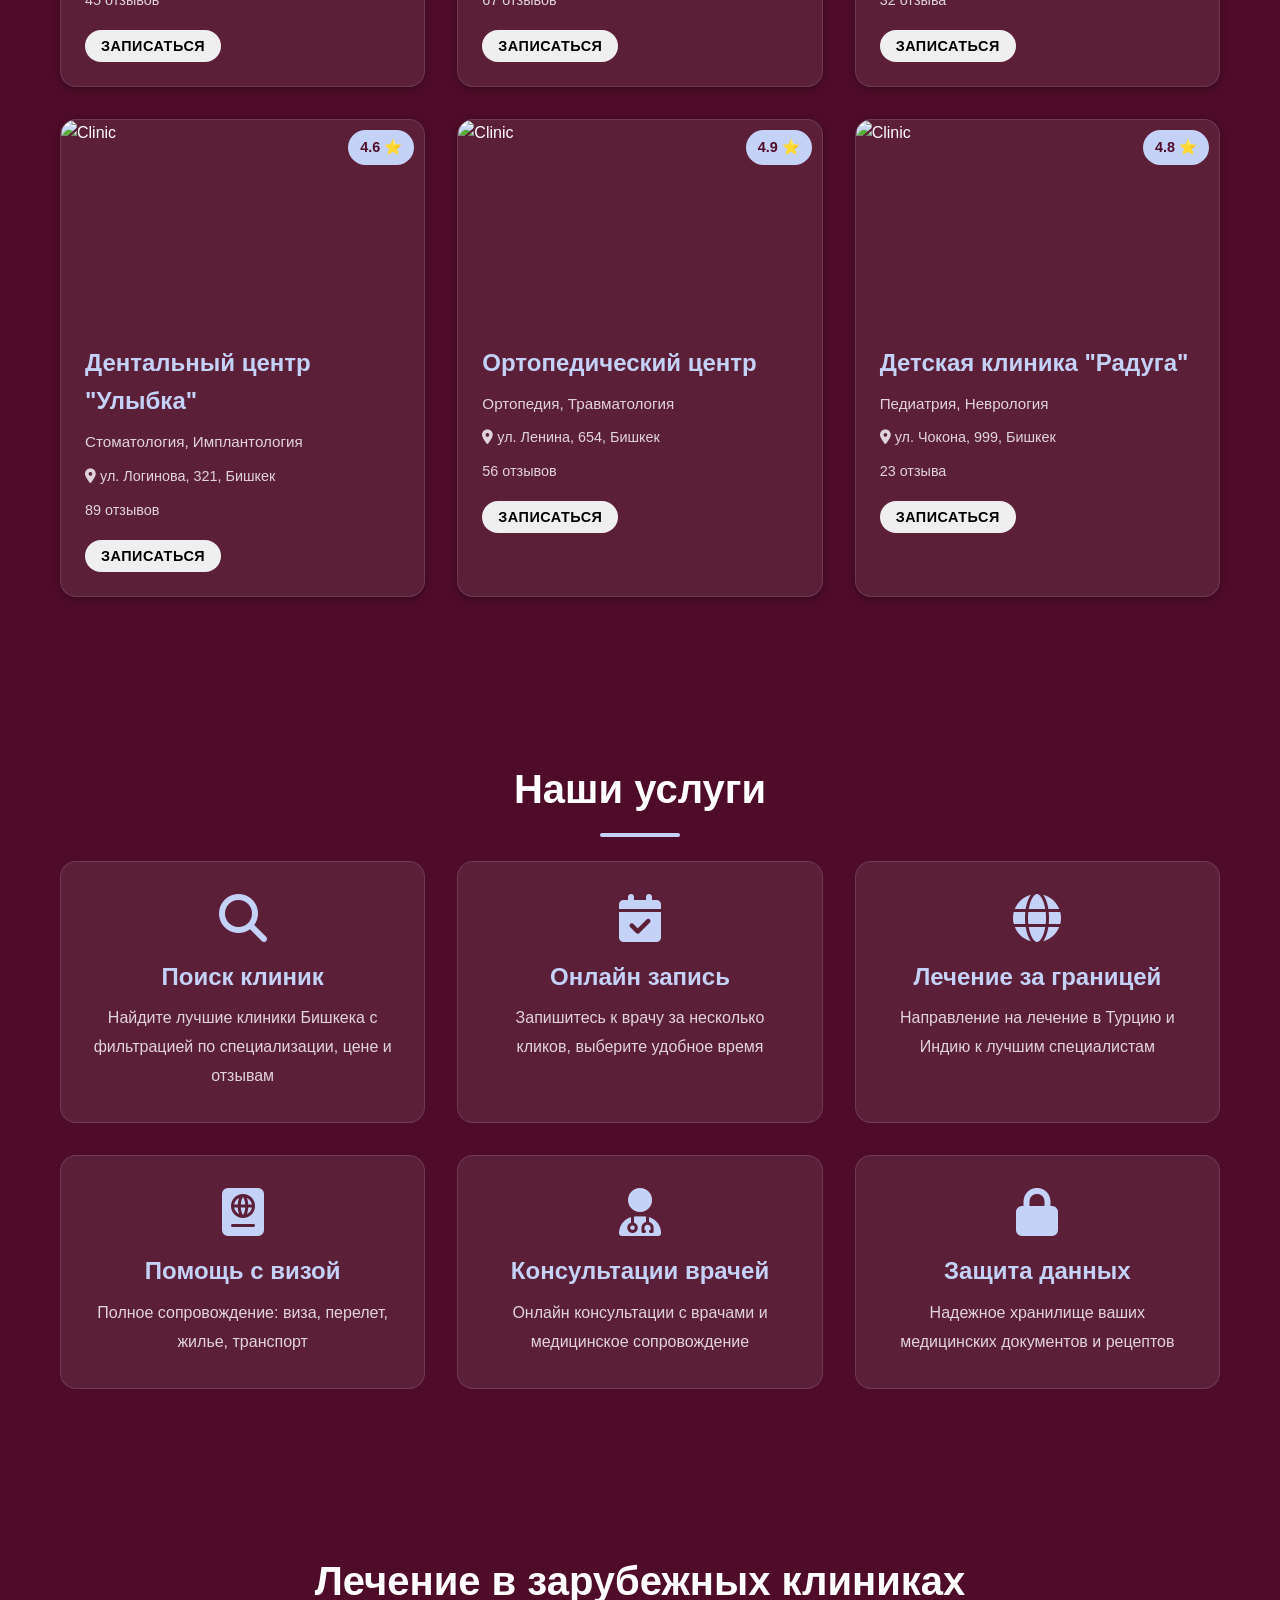
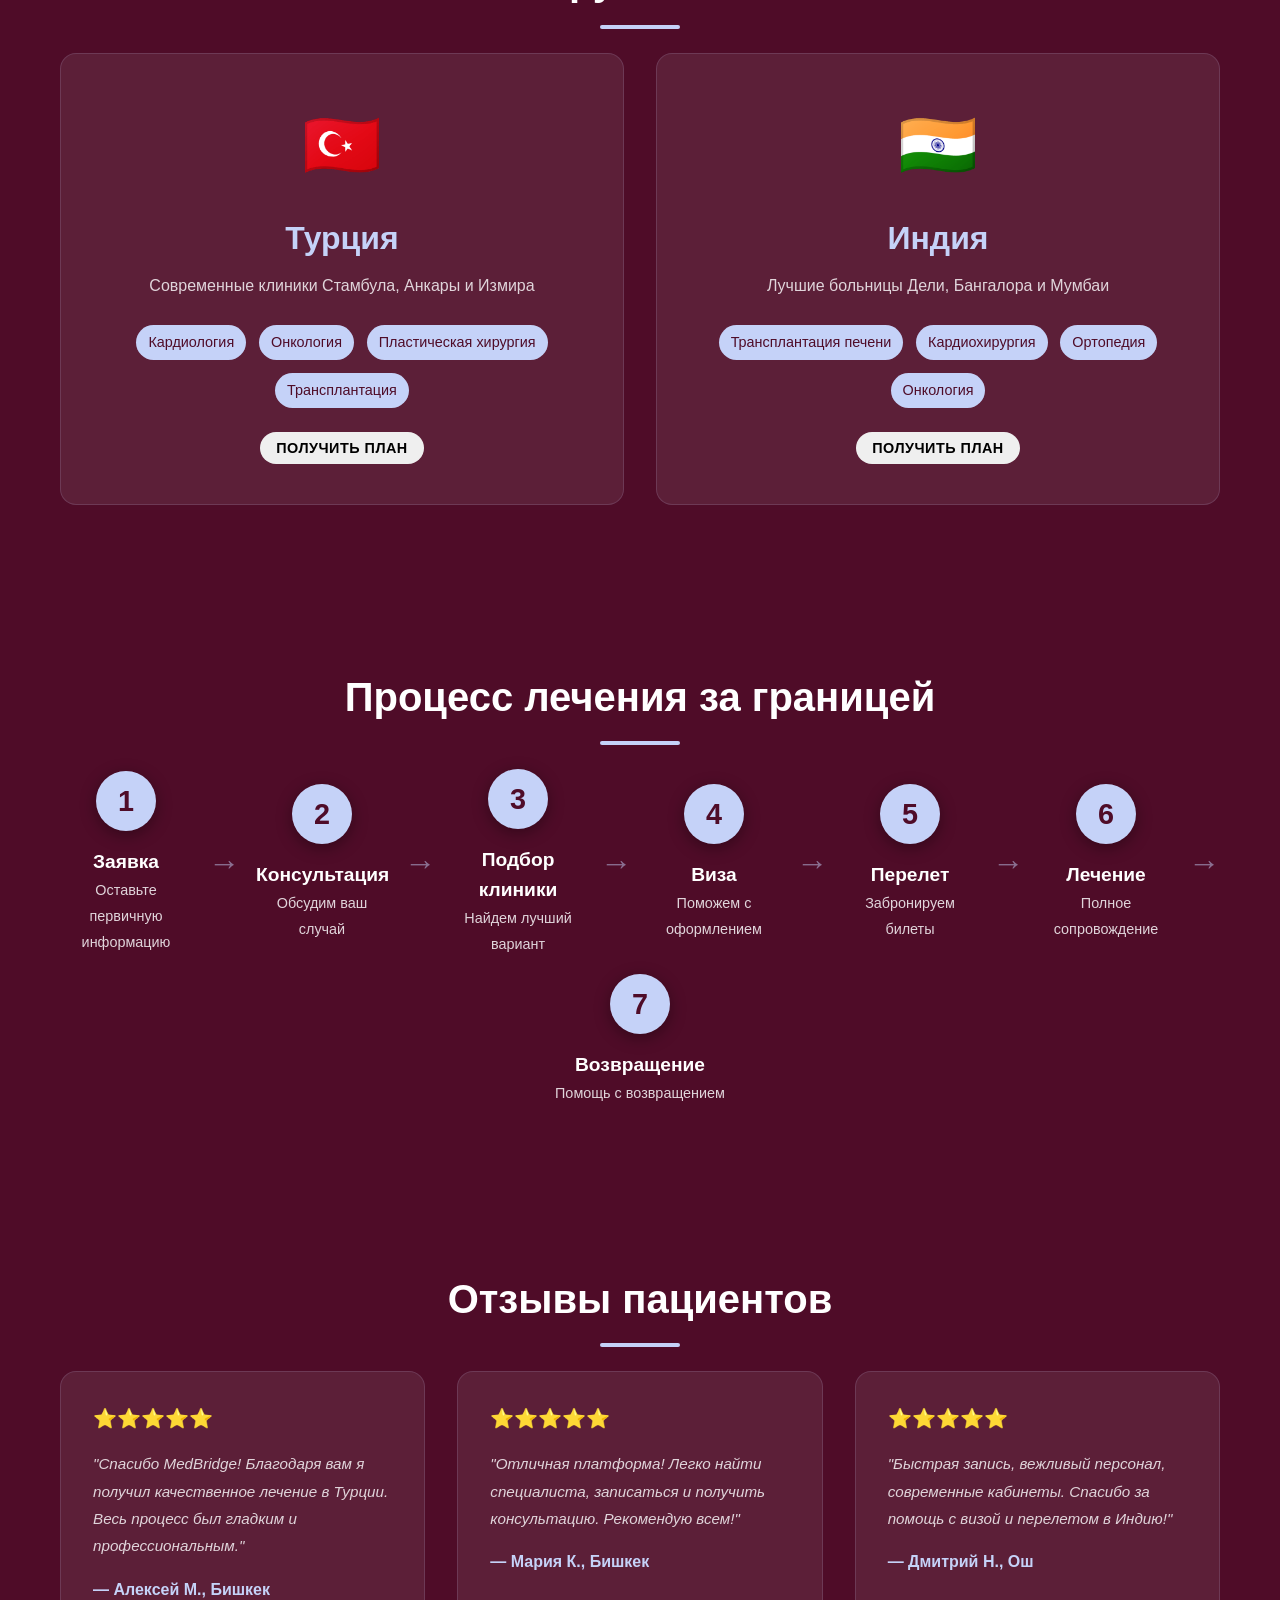
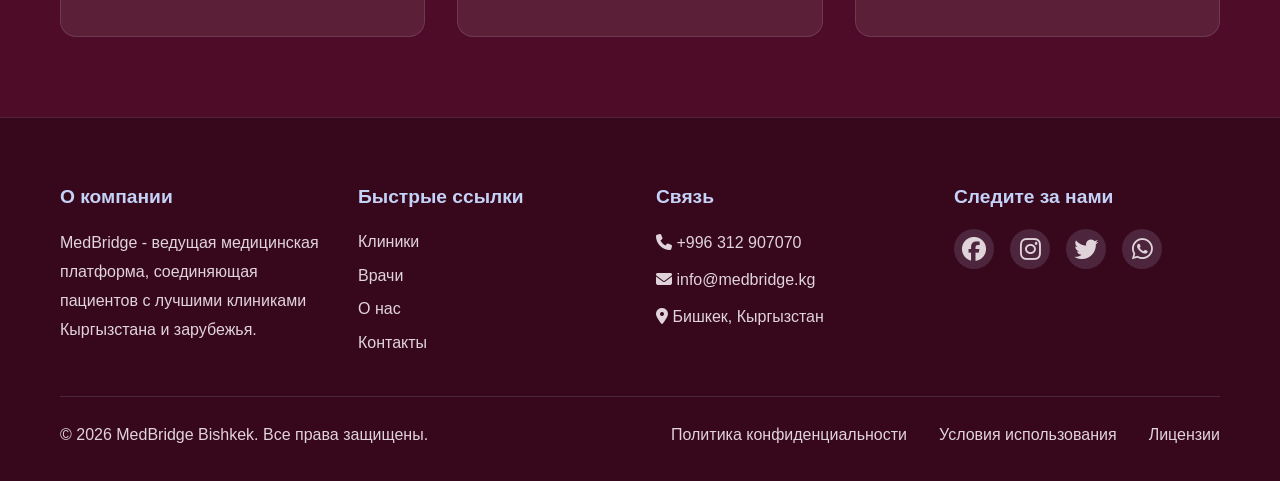
==== commit 41346ad0: "доп изменения" ====
--- a/index.html
+++ b/index.html
@@ -52,7 +52,7 @@
             <p class="hero-subtitle">Лучшие клиники Бишкека, Турции и Индии в одном месте</p>
             <div class="hero-buttons">
                 <button class="btn btn-primary" onclick="document.getElementById('clinics-search').scrollIntoView({behavior: 'smooth'})">Найти клинику</button>
-                <button class="btn btn-secondary">Получить консультацию</button>
+                <button class="btn btn-primary">Получить консультацию</button>
             </div>
         </div>
     </section>
